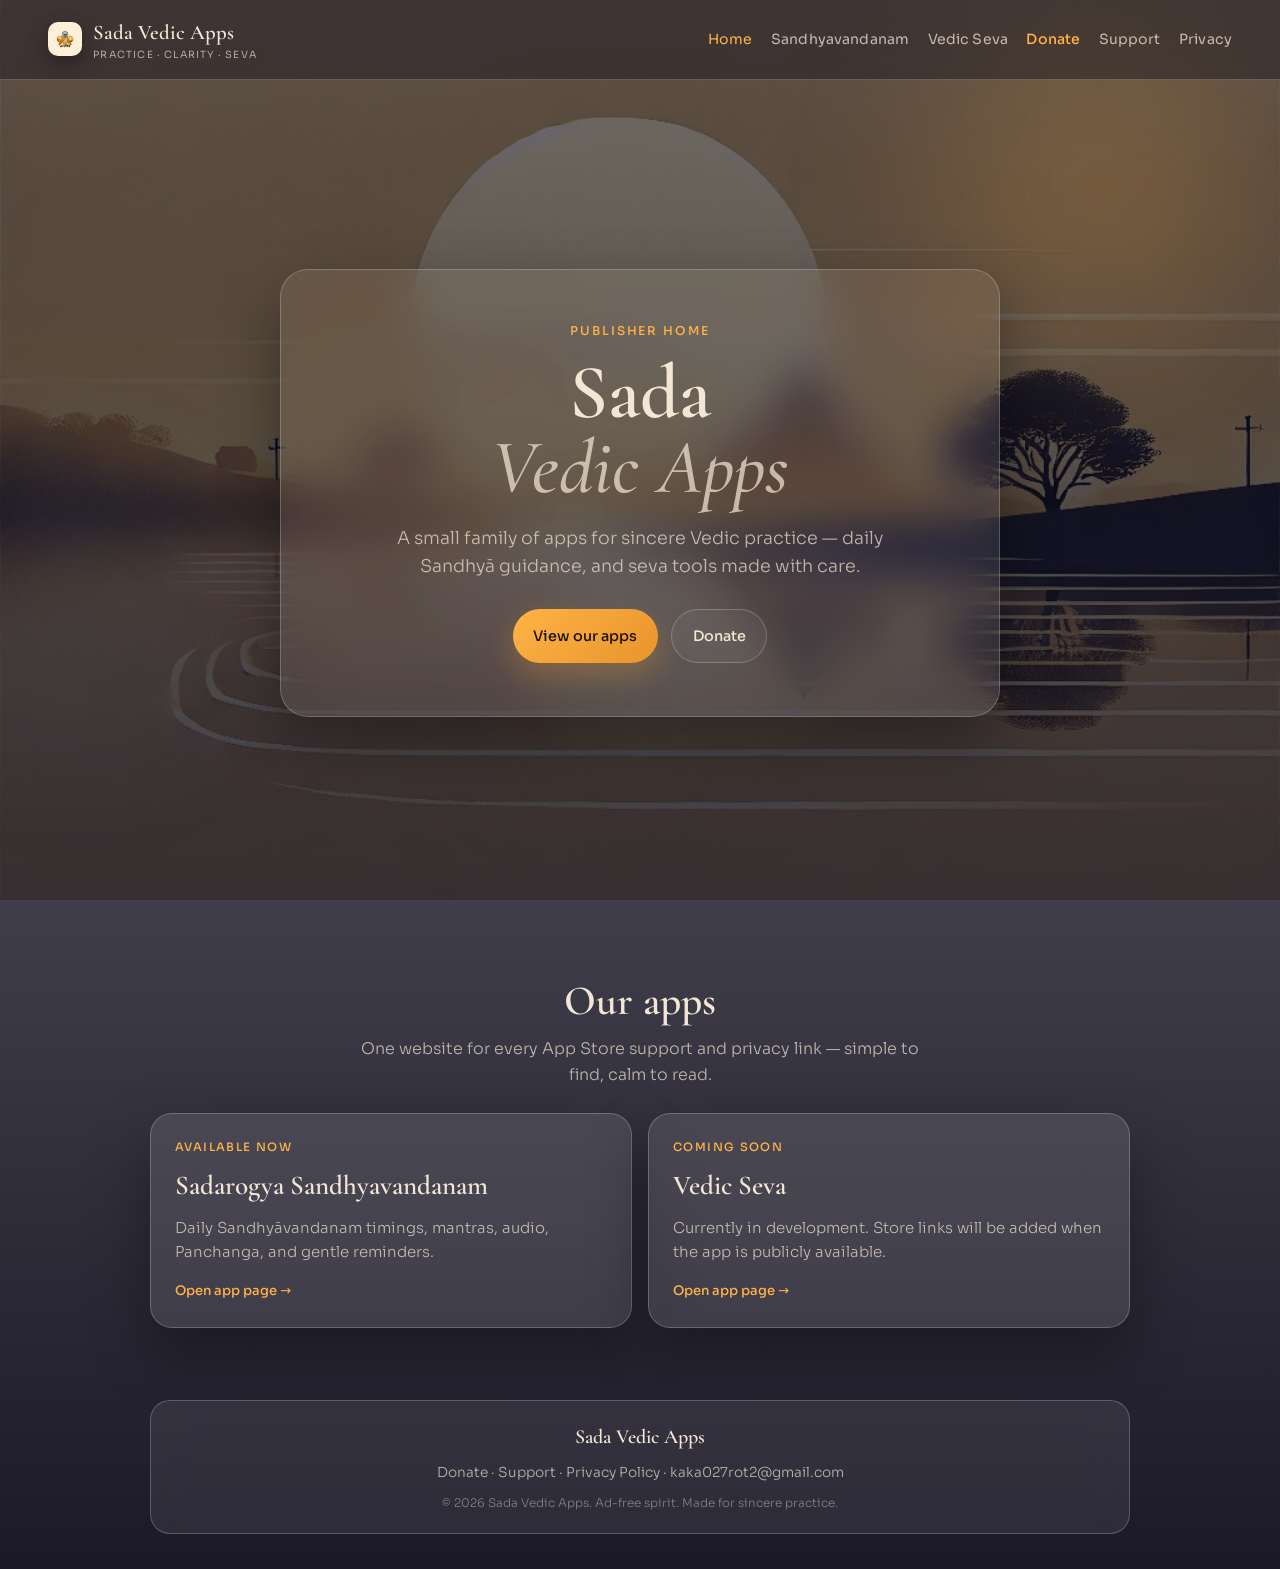
==== index.html @ e031f06a "Publish Sada Vedic Apps public website Support, Privacy, Donate pages with updated UPI note and QR." ====
<!DOCTYPE html>
<html lang="en">
<head>
  <meta charset="UTF-8" />
  <meta name="viewport" content="width=device-width, initial-scale=1" />
  <meta name="description" content="Sada Vedic Apps — calm, sincere tools for Vedic practice. Sadarogya Sandhyavandanam and Vedic Seva." />
  <meta name="theme-color" content="#0D0A1A" />
  <title>Sada Vedic Apps</title>
  <link rel="icon" type="image/png" href="assets/favicon.png" />
  <link rel="apple-touch-icon" href="assets/app-icon.png" />
  <link rel="preconnect" href="https://fonts.googleapis.com" />
  <link rel="preconnect" href="https://fonts.gstatic.com" crossorigin />
  <link href="https://fonts.googleapis.com/css2?family=Cormorant+Garamond:ital,wght@0,500;0,600;1,500&family=Sora:wght@300;400;500;600&display=swap" rel="stylesheet" />
  <link rel="stylesheet" href="styles.css" />
</head>
<body>
  <div class="ambient" aria-hidden="true">
    <div class="orb orb-a"></div>
    <div class="orb orb-b"></div>
  </div>

  <header class="top">
    <a class="brand-mark" href="index.html">
      <img src="assets/app-icon.png" alt="" width="34" height="34" />
      <span>Sada Vedic Apps<small>Practice · Clarity · Seva</small></span>
    </a>
    <nav>
      <a href="index.html" aria-current="page">Home</a>
      <a href="apps/sadarogya-sandhyavandanam.html">Sandhyavandanam</a>
      <a href="apps/vedic-seva.html">Vedic Seva</a>
      <a href="donate.html" class="nav-donate">Donate</a>
      <a href="support.html">Support</a>
      <a href="privacy.html">Privacy</a>
    </nav>
  </header>

  <main>
    <section class="hero">
      <div class="hero-glass glass">
        <p class="eyebrow">Publisher home</p>
        <h1>Sada<br /><em>Vedic Apps</em></h1>
        <p class="lede">
          A small family of apps for sincere Vedic practice —
          daily Sandhyā guidance, and seva tools made with care.
        </p>
        <div class="cta-row">
          <a class="btn primary" href="#apps">View our apps</a>
          <a class="btn ghost" href="donate.html">Donate</a>
        </div>
      </div>
    </section>

    <section class="section" id="apps">
      <div class="wrap">
        <header class="section-head">
          <h2>Our apps</h2>
          <p>One website for every App Store support and privacy link — simple to find, calm to read.</p>
        </header>
        <div class="app-grid">
          <a class="app-card" href="apps/sadarogya-sandhyavandanam.html">
            <p class="label">Available now</p>
            <h3>Sadarogya Sandhyavandanam</h3>
            <p>Daily Sandhyāvandanam timings, mantras, audio, Panchanga, and gentle reminders.</p>
            <span class="go">Open app page →</span>
          </a>
          <a class="app-card" href="apps/vedic-seva.html">
            <p class="label">Coming soon</p>
            <h3>Vedic Seva</h3>
            <p>Currently in development. Store links will be added when the app is publicly available.</p>
            <span class="go">Open app page →</span>
          </a>
        </div>
      </div>
    </section>
  </main>

  <footer class="site-foot">
    <div class="foot-glass">
      <p class="foot-brand">Sada Vedic Apps</p>
      <p class="foot-links">
        <a href="donate.html">Donate</a> ·
        <a href="support.html">Support</a> ·
        <a href="privacy.html">Privacy Policy</a> ·
        <a href="mailto:kaka027rot2@gmail.com">kaka027rot2@gmail.com</a>
      </p>
      <p class="foot-copy">© <span id="year"></span> Sada Vedic Apps. Ad-free spirit. Made for sincere practice.</p>
    </div>
  </footer>
  <script>document.getElementById('year').textContent = new Date().getFullYear();</script>
</body>
</html>
---- styles.css ----
:root {
  --ink: #0d0a1a;
  --sand: #f3e6d4;
  --sand-mute: rgba(243, 230, 212, 0.72);
  --amber: #ffb347;
  --amber-deep: #e8942a;
  --glass: rgba(255, 255, 255, 0.08);
  --glass-strong: rgba(255, 255, 255, 0.11);
  --glass-border: rgba(255, 248, 235, 0.22);
  --shadow: 0 24px 60px rgba(0, 0, 0, 0.35);
  --radius: 28px;
  --font-display: "Cormorant Garamond", Georgia, serif;
  --font-body: "Sora", system-ui, sans-serif;
  --max: 980px;
}

*,
*::before,
*::after {
  box-sizing: border-box;
}

html {
  scroll-behavior: smooth;
}

body {
  margin: 0;
  min-height: 100vh;
  color: var(--sand);
  font-family: var(--font-body);
  font-weight: 300;
  line-height: 1.6;
  background:
    linear-gradient(180deg, rgba(13, 10, 26, 0.58), rgba(13, 10, 26, 0.94)),
    url("assets/hero-bg.jpg") center / cover fixed;
  overflow-x: hidden;
}

img {
  max-width: 100%;
  display: block;
}

a {
  color: inherit;
  text-decoration: none;
}

.ambient {
  position: fixed;
  inset: 0;
  pointer-events: none;
  z-index: 0;
}

.orb {
  position: absolute;
  border-radius: 50%;
  filter: blur(60px);
  opacity: 0.42;
  animation: drift 18s ease-in-out infinite;
}

.orb-a {
  width: min(520px, 42vw);
  height: min(520px, 42vw);
  background: radial-gradient(circle, rgba(255, 179, 71, 0.55), transparent 70%);
  top: -8%;
  right: -6%;
}

.orb-b {
  width: min(420px, 36vw);
  height: min(420px, 36vw);
  background: radial-gradient(circle, rgba(90, 120, 160, 0.28), transparent 70%);
  bottom: 8%;
  left: -10%;
  animation-delay: -6s;
}

@keyframes drift {
  0%,
  100% {
    transform: translate(0, 0) scale(1);
  }
  50% {
    transform: translate(2%, -3%) scale(1.06);
  }
}

.top,
main,
.site-foot {
  position: relative;
  z-index: 1;
}

.top {
  display: flex;
  align-items: center;
  justify-content: space-between;
  gap: 1rem;
  padding: 1rem clamp(1.25rem, 4vw, 3rem);
  backdrop-filter: blur(18px);
  -webkit-backdrop-filter: blur(18px);
  background: rgba(13, 10, 26, 0.38);
  border-bottom: 1px solid var(--glass-border);
}

.brand-mark {
  display: inline-flex;
  align-items: center;
  gap: 0.7rem;
  font-family: var(--font-display);
  font-size: 1.3rem;
  font-weight: 600;
}

.brand-mark img {
  width: 34px;
  height: 34px;
  border-radius: 10px;
  box-shadow: 0 8px 20px rgba(0, 0, 0, 0.35);
}

.brand-mark small {
  display: block;
  margin-top: -0.15rem;
  font-family: var(--font-body);
  font-size: 0.62rem;
  font-weight: 400;
  letter-spacing: 0.12em;
  text-transform: uppercase;
  opacity: 0.65;
}

.top nav {
  display: flex;
  flex-wrap: wrap;
  justify-content: flex-end;
  gap: 0.95rem 1.15rem;
  font-size: 0.88rem;
  font-weight: 400;
  letter-spacing: 0.01em;
}

.top nav a {
  opacity: 0.75;
  transition: opacity 0.2s ease, color 0.2s ease;
}

.top nav a:hover,
.top nav a[aria-current="page"] {
  opacity: 1;
  color: var(--amber);
}

.wrap {
  width: min(var(--max), calc(100% - 2.5rem));
  margin: 0 auto;
}

.hero {
  min-height: calc(100vh - 74px);
  display: grid;
  place-items: center;
  padding: clamp(2rem, 6vw, 4.5rem) 0;
}

.glass,
.panel {
  background: var(--glass);
  border: 1px solid var(--glass-border);
  box-shadow: var(--shadow);
  backdrop-filter: blur(22px) saturate(140%);
  -webkit-backdrop-filter: blur(22px) saturate(140%);
}

.hero-glass {
  width: min(720px, calc(100% - 2.5rem));
  padding: clamp(2rem, 5vw, 3.3rem);
  border-radius: var(--radius);
  text-align: center;
  animation: rise 0.85s ease both;
}

@keyframes rise {
  from {
    opacity: 0;
    transform: translateY(16px);
  }
  to {
    opacity: 1;
    transform: translateY(0);
  }
}

.eyebrow {
  margin: 0 0 0.8rem;
  font-size: 0.76rem;
  font-weight: 500;
  letter-spacing: 0.16em;
  text-transform: uppercase;
  color: var(--amber);
}

h1 {
  margin: 0;
  font-family: var(--font-display);
  font-size: clamp(2.8rem, 8vw, 4.8rem);
  font-weight: 600;
  line-height: 0.98;
}

h1 em {
  font-style: italic;
  font-weight: 500;
  color: var(--sand-mute);
}

.lede {
  margin: 1.2rem auto 0;
  max-width: 34rem;
  color: var(--sand-mute);
  font-size: clamp(1rem, 2.3vw, 1.1rem);
}

.cta-row {
  display: flex;
  flex-wrap: wrap;
  justify-content: center;
  gap: 0.8rem;
  margin-top: 1.8rem;
}

.btn {
  display: inline-flex;
  align-items: center;
  justify-content: center;
  padding: 0.9rem 1.3rem;
  border-radius: 999px;
  font-size: 0.9rem;
  font-weight: 500;
  transition: transform 0.2s ease, background 0.2s ease;
}

.btn:hover {
  transform: translateY(-1px);
}

.btn.primary {
  background: linear-gradient(135deg, var(--amber), var(--amber-deep));
  color: #1a1208;
  box-shadow: 0 12px 30px rgba(232, 148, 42, 0.32);
}

.btn.ghost {
  border: 1px solid var(--glass-border);
  background: rgba(255, 255, 255, 0.04);
}

.section {
  padding: clamp(2.5rem, 7vw, 4.5rem) 0;
}

.section-head {
  text-align: center;
  max-width: 36rem;
  margin: 0 auto 1.6rem;
}

.section-head h2,
.page-hero h1,
.panel h2,
.panel h3 {
  font-family: var(--font-display);
  font-weight: 600;
}

.section-head h2,
.panel h2 {
  margin: 0;
  font-size: clamp(1.9rem, 4.5vw, 2.6rem);
  line-height: 1.12;
}

.section-head p,
.muted {
  margin: 0.75rem 0 0;
  color: var(--sand-mute);
}

.app-grid {
  display: grid;
  grid-template-columns: repeat(2, minmax(0, 1fr));
  gap: 1rem;
}

.app-card {
  display: block;
  padding: 1.5rem;
  border-radius: 22px;
  background: var(--glass-strong);
  border: 1px solid var(--glass-border);
  box-shadow: var(--shadow);
  backdrop-filter: blur(22px);
  -webkit-backdrop-filter: blur(22px);
  transition: transform 0.2s ease, border-color 0.2s ease;
}

.app-card:hover {
  transform: translateY(-2px);
  border-color: rgba(255, 179, 71, 0.45);
}

.app-card .label {
  margin: 0;
  color: var(--amber);
  font-size: 0.72rem;
  letter-spacing: 0.12em;
  text-transform: uppercase;
  font-weight: 500;
}

.app-card h3 {
  margin: 0.45rem 0 0;
  font-family: var(--font-display);
  font-size: 1.7rem;
  font-weight: 600;
}

.app-card p {
  margin: 0.55rem 0 0;
  color: var(--sand-mute);
  font-size: 0.94rem;
}

.app-card .go {
  display: inline-block;
  margin-top: 1rem;
  color: var(--amber);
  font-size: 0.82rem;
  font-weight: 500;
}

.page {
  padding: clamp(2rem, 6vw, 3.5rem) 0 4rem;
}

.page-hero {
  width: min(760px, 100%);
  margin: 0 auto 1.5rem;
  padding: clamp(1.6rem, 4vw, 2.4rem);
  border-radius: var(--radius);
  text-align: center;
}

.page-hero h1 {
  font-size: clamp(2.2rem, 6vw, 3.4rem);
}

.stack {
  display: grid;
  gap: 1rem;
}

.panel {
  padding: clamp(1.3rem, 3vw, 1.8rem);
  border-radius: 22px;
}

.panel h2 {
  font-size: 1.7rem;
  color: var(--amber);
}

.panel h3 {
  margin: 1.1rem 0 0.35rem;
  font-size: 1.25rem;
  color: var(--sand);
}

.panel p,
.panel li {
  color: var(--sand-mute);
}

.panel a {
  color: var(--amber);
  text-decoration: underline;
  text-underline-offset: 3px;
}

.panel ul {
  margin: 0.6rem 0 0;
  padding-left: 1.15rem;
}

.panel li + li {
  margin-top: 0.35rem;
}

.feature-grid {
  display: grid;
  grid-template-columns: repeat(2, minmax(0, 1fr));
  gap: 0.85rem;
  margin-top: 0.9rem;
}

.feature-grid li {
  list-style: none;
  margin: 0;
  padding: 1rem 1.05rem;
  border-radius: 16px;
  background: rgba(255, 255, 255, 0.05);
  border: 1px solid rgba(255, 248, 235, 0.12);
}

.feature-grid {
  padding: 0;
}

.feature-grid strong {
  display: block;
  margin-bottom: 0.25rem;
  color: var(--sand);
  font-weight: 500;
}

.meta-row {
  display: flex;
  flex-wrap: wrap;
  gap: 0.55rem;
  margin-top: 1rem;
}

.chip {
  padding: 0.4rem 0.75rem;
  border-radius: 999px;
  border: 1px solid var(--glass-border);
  font-size: 0.78rem;
  color: var(--sand-mute);
}

.chip.on {
  color: #1a1208;
  background: linear-gradient(135deg, var(--amber), var(--amber-deep));
  border-color: transparent;
  font-weight: 500;
}

.qr-wrap {
  margin: 1.2rem auto 0;
  width: fit-content;
  padding: 0.85rem;
  border-radius: 18px;
  background: #fff;
  box-shadow: 0 12px 28px rgba(0, 0, 0, 0.28);
}

.qr-image {
  display: block;
  width: 220px;
  height: 220px;
}

.upi-box {
  margin-top: 0.85rem;
  padding: 0.95rem 1.1rem;
  border-radius: 14px;
  background: rgba(0, 0, 0, 0.28);
  border: 1px solid var(--glass-border);
  font-family: ui-monospace, SFMono-Regular, Menlo, monospace;
  font-size: 1.05rem;
  letter-spacing: 0.02em;
  color: var(--sand);
  word-break: break-all;
}

.small-center {
  text-align: center;
  font-size: 0.8rem;
}

button.btn {
  border: none;
  cursor: pointer;
  font-family: inherit;
}

.nav-donate {
  color: var(--amber) !important;
  opacity: 1 !important;
  font-weight: 500;
}

.site-foot {
  padding: 0 clamp(1.25rem, 4vw, 3rem) 2.2rem;
}

.foot-glass {
  width: min(var(--max), 100%);
  margin: 0 auto;
  padding: 1.25rem 1.4rem;
  border-radius: 20px;
  text-align: center;
  background: var(--glass);
  border: 1px solid var(--glass-border);
  backdrop-filter: blur(18px);
  -webkit-backdrop-filter: blur(18px);
}

.foot-brand {
  margin: 0;
  font-family: var(--font-display);
  font-size: 1.25rem;
  font-weight: 600;
}

.foot-links {
  margin: 0.55rem 0 0;
  font-size: 0.86rem;
  color: var(--sand-mute);
}

.foot-links a:hover {
  color: var(--amber);
}

.foot-copy {
  margin: 0.65rem 0 0;
  font-size: 0.74rem;
  color: rgba(243, 230, 212, 0.45);
}

.prose h2 {
  margin-top: 1.6rem;
}

.prose a {
  color: var(--amber);
  text-decoration: underline;
  text-underline-offset: 3px;
}

@media (max-width: 760px) {
  .top {
    flex-direction: column;
    align-items: flex-start;
  }

  .top nav {
    justify-content: flex-start;
  }

  .app-grid,
  .feature-grid {
    grid-template-columns: 1fr;
  }
}

@media (prefers-reduced-motion: reduce) {
  *,
  *::before,
  *::after {
    animation: none !important;
    transition: none !important;
  }
}
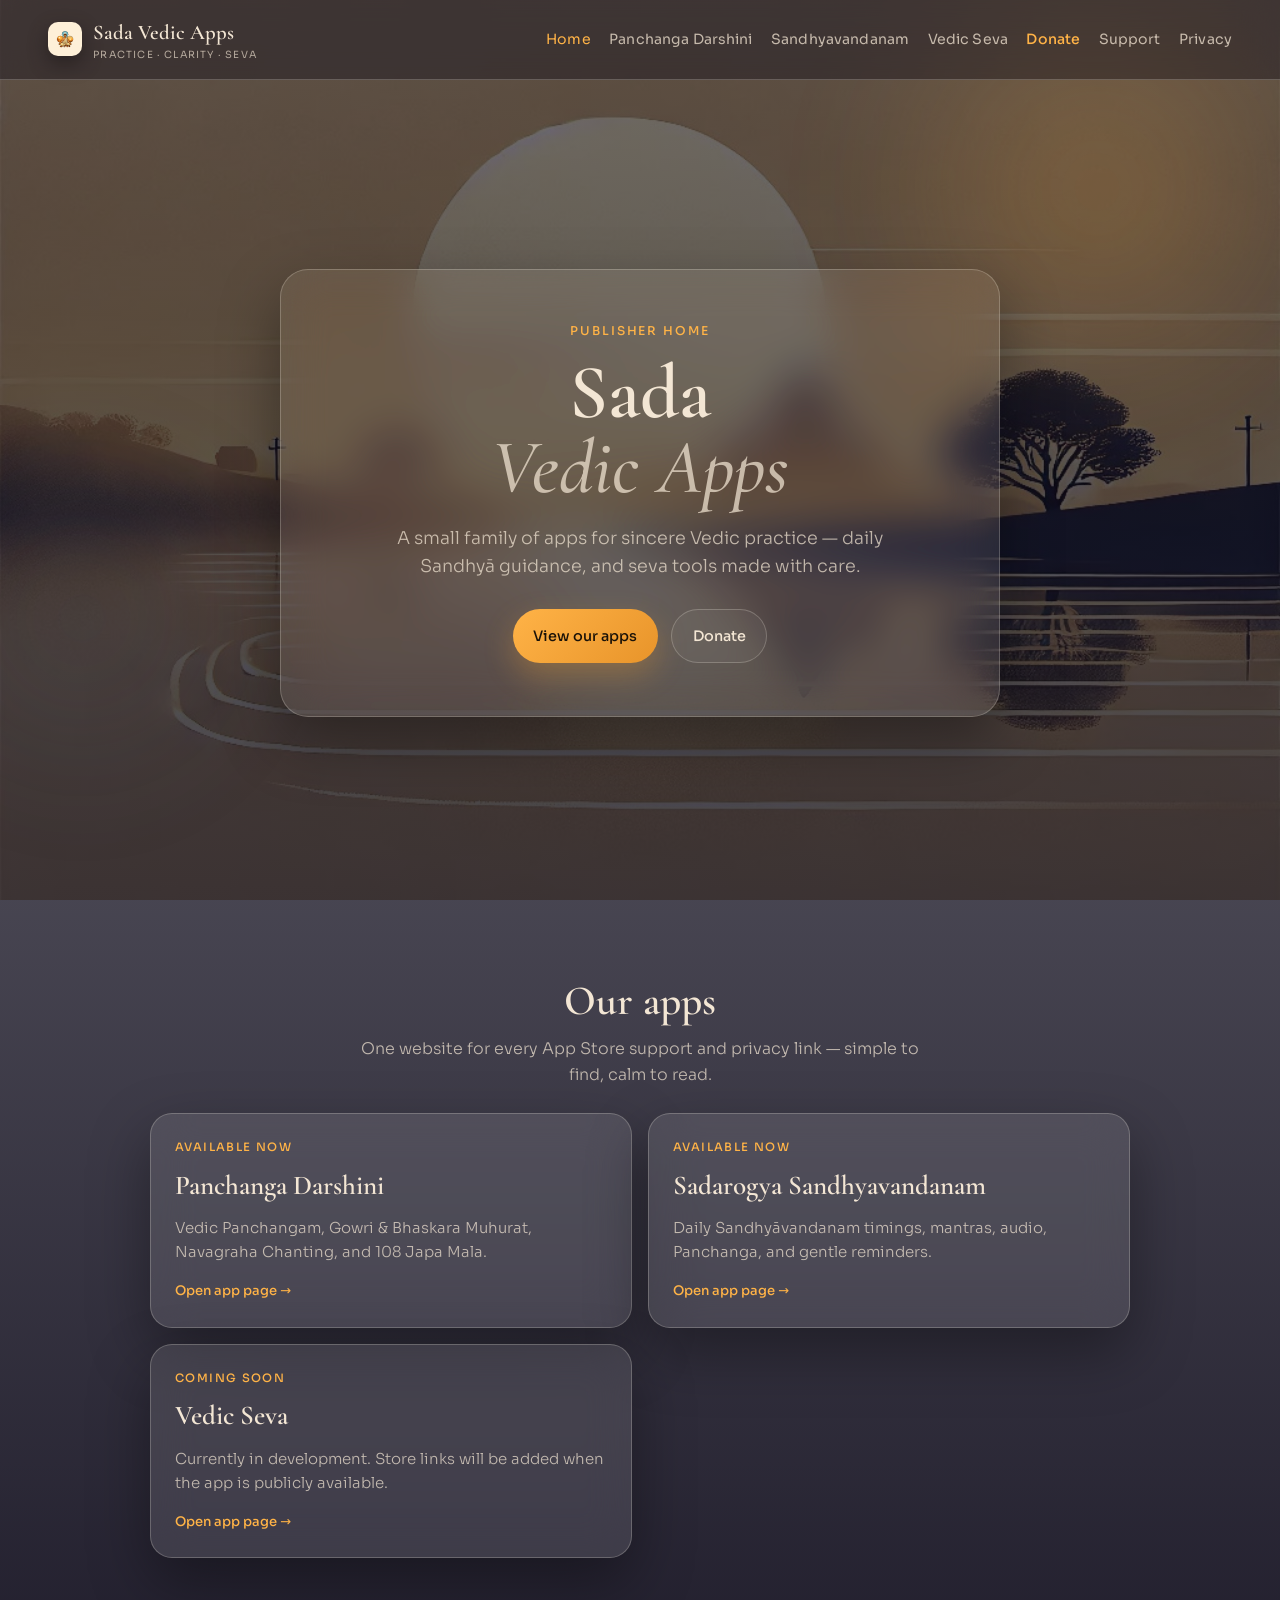
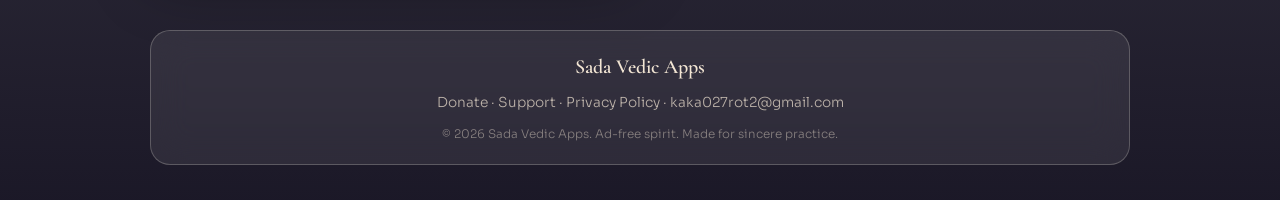
==== commit c1143b4a: "Add Panchanga Darshini app page, home card, and navigation" ====
--- a/index.html
+++ b/index.html
@@ -26,6 +26,7 @@
     </a>
     <nav>
       <a href="index.html" aria-current="page">Home</a>
+      <a href="apps/panchanga-darshini.html">Panchanga Darshini</a>
       <a href="apps/sadarogya-sandhyavandanam.html">Sandhyavandanam</a>
       <a href="apps/vedic-seva.html">Vedic Seva</a>
       <a href="donate.html" class="nav-donate">Donate</a>
@@ -57,6 +58,12 @@
           <p>One website for every App Store support and privacy link — simple to find, calm to read.</p>
         </header>
         <div class="app-grid">
+          <a class="app-card" href="apps/panchanga-darshini.html">
+            <p class="label">Available now</p>
+            <h3>Panchanga Darshini</h3>
+            <p>Vedic Panchangam, Gowri &amp; Bhaskara Muhurat, Navagraha Chanting, and 108 Japa Mala.</p>
+            <span class="go">Open app page &rarr;</span>
+          </a>
           <a class="app-card" href="apps/sadarogya-sandhyavandanam.html">
             <p class="label">Available now</p>
             <h3>Sadarogya Sandhyavandanam</h3>
